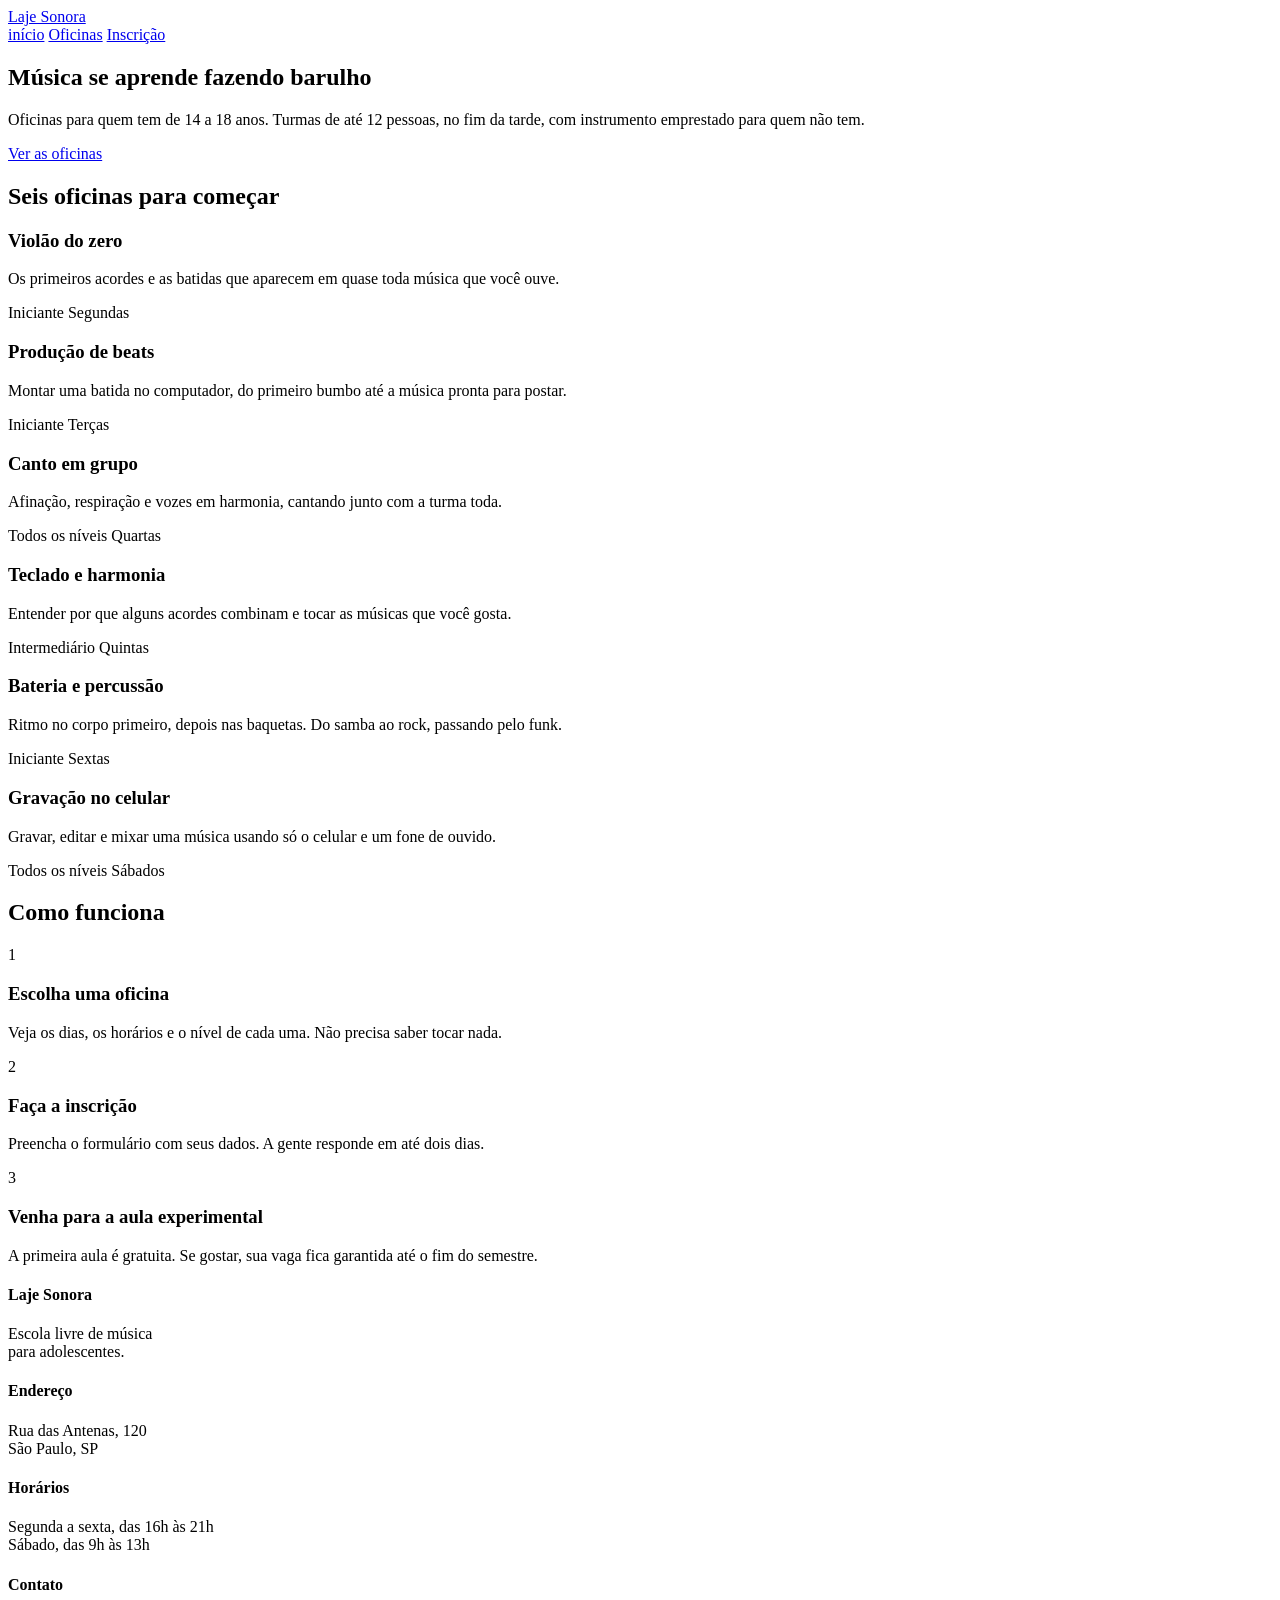
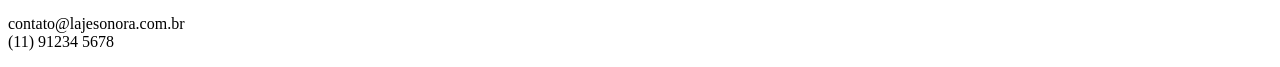
==== index.html @ c3b7df29 "Initial commit" ====
<!DOCTYPE html>
<html lang="pt-BR">
<head>
    <meta charset="UTF-8">
    <meta name="viewport" content="width=device-width, initial-scale=1.0">
    <link rel="stylesheet" href="./index.css">
    <link rel="preconnect" href="https://fonts.googleapis.com">
    <link rel="preconnect" href="https://fonts.gstatic.com" crossorigin>
    <link href="https://fonts.googleapis.com/css2?family=Archivo:ital,wght@0,100..900;1,100..900&family=Big+Shoulders:opsz,wght@10..72,100..900&display=swap" rel="stylesheet">
    <title>Laje Sonora</title>
   
</head>
<body>
   <header class="conteudo topo">
    <a href="./index.html" class="logo">Laje Sonora</a>
    <nav class="Menu">
        <a href="./index.html" class="atual">início</a>
        <a href="./oficinas.html">Oficinas</a>
        <a href="./inscricao.html">Inscrição</a>
    </nav>
   </header>
   <main>
    <section class="conteudo cartazes"> 
        <div class="cartaz cartaz-principal">
            <h1>Música se aprende fazendo barulho</h1>
        </div>
        <div class="cartaz cartaz-lateral">
            <p>Oficinas para quem tem de 14 a 18 anos. Turmas de até 12 pessoas, no fim da tarde, com instrumento emprestado para quem não tem.</p>
            <a href="./oficinas.html" class="botao">Ver as oficinas</a>
        </div>
        
    </section>
    <section class="conteudo secao">
        <h2 class="titulo-secao">Seis oficinas para começar</h2>
        <div class="cards">
            <article class="card">
                <div class=".foto foto-azul"></div>
            </article>
            <div class="card-texto">
                <h3>Violão do zero</h3>
                <p>Os primeiros acordes e as batidas que aparecem em quase toda música que você ouve.</p>
                <div class="card-info">
                    <span>Iniciante</span> <span>Segundas</span>
                </div>
            </div>
            <article class="card">
                <div class="foto-amarela"></div>
            </article>
            <div class="card-texto">
                <h3>Produção de beats</h3>
                <p>Montar uma batida no computador, do primeiro bumbo até a música pronta para postar.</p>
                <div class="card-info">
                    <span>Iniciante</span> <span>Terças</span>
                </div>
            </div>
            <article class="card">
                <div class="foto-tinta"></div>
            </article>
            <div class="card-texto">
                <h3>Canto em grupo</h3>
                <p>Afinação, respiração e vozes em harmonia, cantando junto com a turma toda.</p>
                <div class="card-info">
                    <span>Todos os níveis</span> <span>Quartas</span>
                </div>
        
        <article class="card">
            <div class="foto"></div>
        </article>
        <div class="card-texto">
            <h3>Teclado e harmonia</h3>
            <p>Entender por que alguns acordes combinam e tocar as músicas que você gosta.</p>
            <div class="card-info">
                <span>Intermediário</span> <span>Quintas</span>
            </div>
            <article class="card">
                <div class="foto-azul"></div>
            </article>
            <div class="card-texto">
                <h3>Bateria e percussão</h3>
                <p>Ritmo no corpo primeiro, depois nas baquetas. Do samba ao rock, passando pelo funk.</p>
                <div class="card-info">
                    <span>Iniciante</span> <span>Sextas</span>
                </div>
                <article class="card">
                    <div class="foto-amarela"></div>
                </article>
                <div class="card-texto">
                    <h3>Gravação no celular</h3>
                    <p>Gravar, editar e mixar uma música usando só o celular e um fone de ouvido.</p>
                    <div class="card-info">
                        <span>Todos os níveis</span> <span>Sábados</span>
                    </div>
        </div>
        <section class="conteudo secao">
            <h2 class="titulo-secao">Como funciona</h2>
            <div class="passos">
            <div class="passo">
                <p class="passo-numero">1</p>
                <h3>Escolha uma oficina</h3>
                <p>Veja os dias, os horários e o nível de cada uma. Não precisa saber tocar nada.</p>
            </div>
            </div>
            <div class="passo">
                <p class="passo-numero">2</p>
                <h3>Faça a inscrição</h3>
                <p>Preencha o formulário com seus dados. A gente responde em até dois dias.</p>
            </div>
            <div class="passo">
                <p class="passo-numero">3</p>
                <h3>Venha para a aula experimental</h3>
                <p>A primeira aula é gratuita. Se gostar, sua vaga fica garantida até o fim do semestre.</p>
            </div>
        </section>
    </section>
   </main>
   <footer class="rodape">
    <div class="conteudo rodape-colunas">
        <div class="rodape-coluna"> 
            <h4>Laje Sonora</h4>
            <p>Escola livre de música <br>para adolescentes.</p>
        </div>
        <div class="rodape-coluna"> 
            <h4>Endereço</h4>
            <p>Rua das Antenas, 120 <br>São Paulo, SP</p>
        </div>
        <div class="rodape-coluna"> 
            <h4>Horários</h4>
            <p>Segunda a sexta, das 16h às 21h<br>Sábado, das 9h às 13h</p>
        </div>
        <div class="rodape-coluna"> 
            <h4>Contato</h4>
            <p>contato@lajesonora.com.br<br>(11) 91234 5678</p>
        </div>
    </div>
</footer>
</body>
</html>
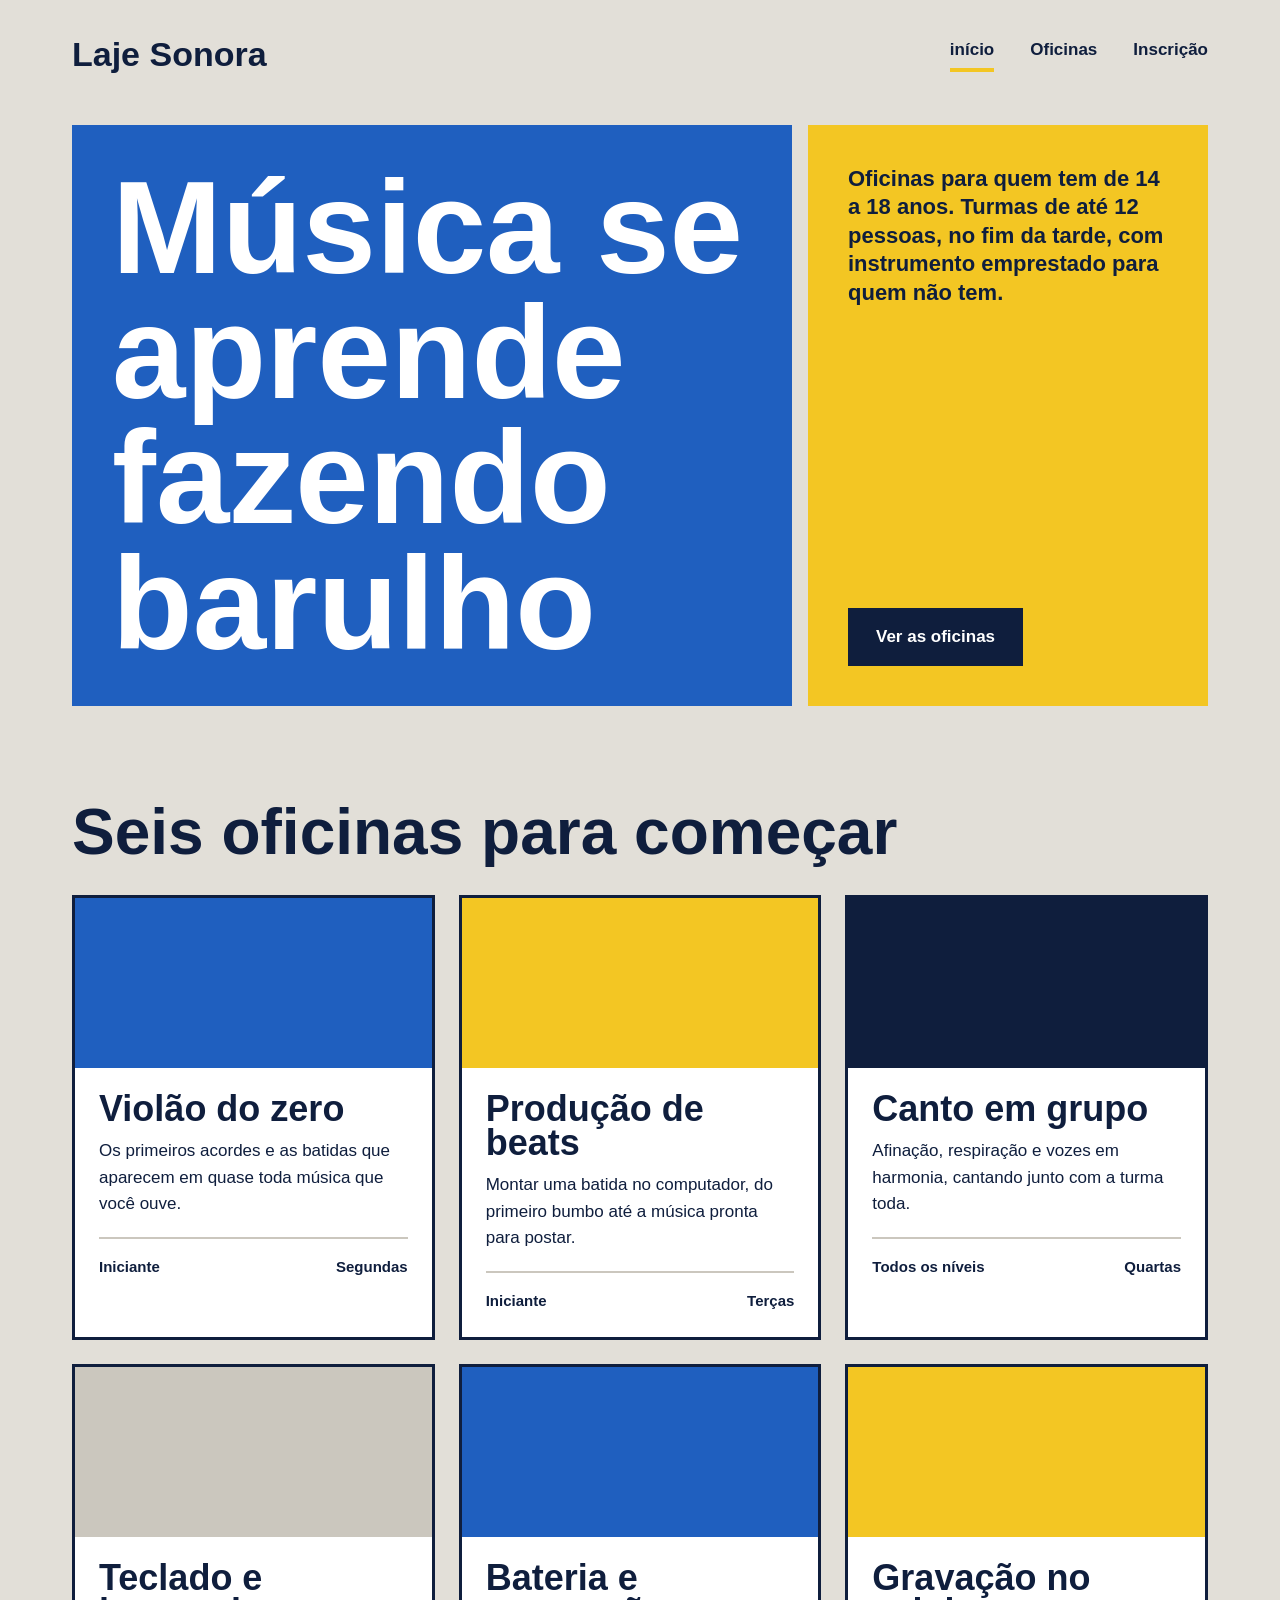
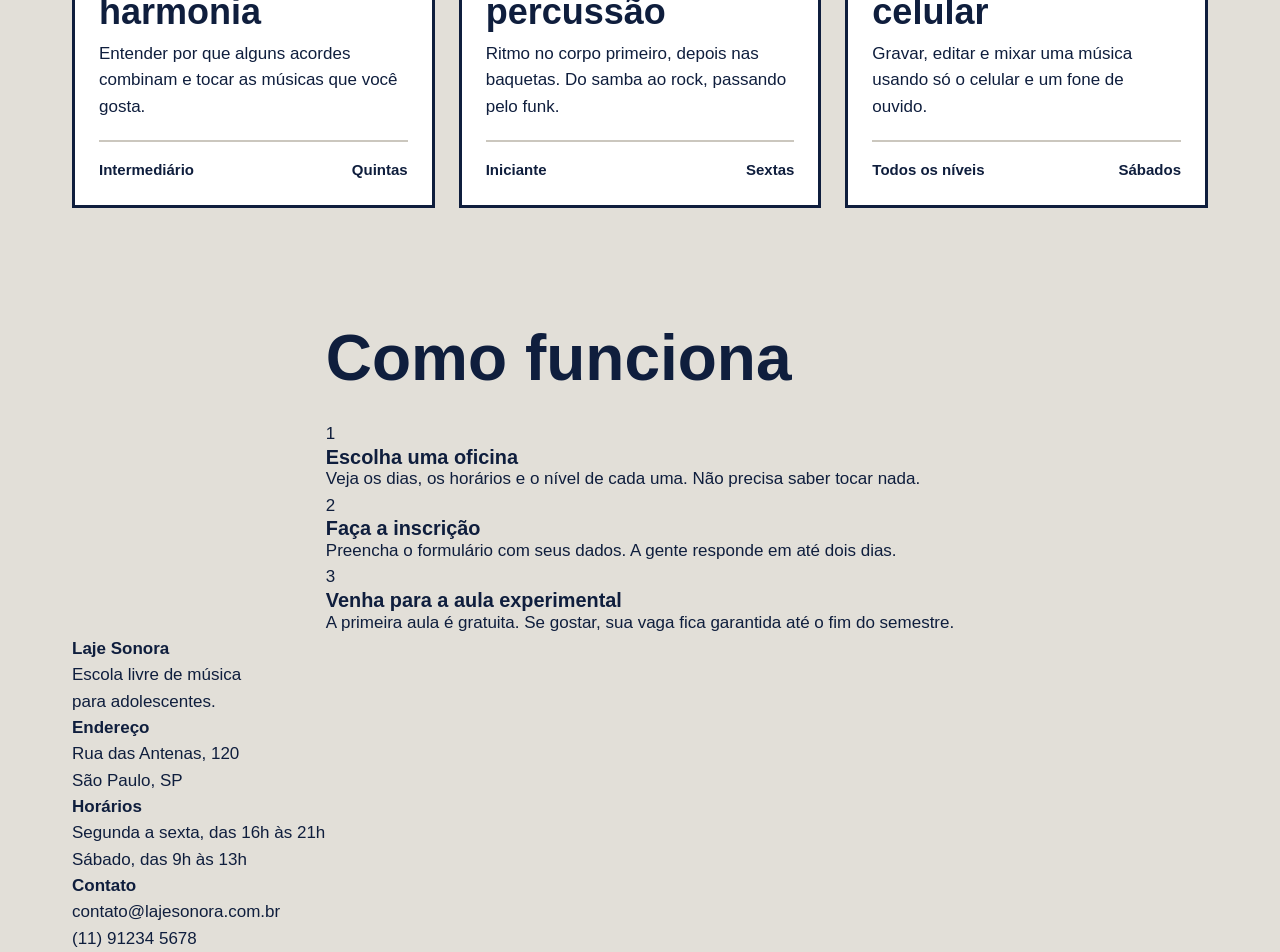
==== commit ff8526dd: "Cards das oficinas" ====
--- a/index.html
+++ b/index.html
@@ -13,7 +13,7 @@
 <body>
    <header class="conteudo topo">
     <a href="./index.html" class="logo">Laje Sonora</a>
-    <nav class="Menu">
+    <nav class="menu">
         <a href="./index.html" class="atual">início</a>
         <a href="./oficinas.html">Oficinas</a>
         <a href="./inscricao.html">Inscrição</a>
@@ -34,63 +34,67 @@
         <h2 class="titulo-secao">Seis oficinas para começar</h2>
         <div class="cards">
             <article class="card">
-                <div class=".foto foto-azul"></div>
-            </article>
-            <div class="card-texto">
+                <div class="foto foto-azul"></div>
+                <div class="card-texto">
                 <h3>Violão do zero</h3>
                 <p>Os primeiros acordes e as batidas que aparecem em quase toda música que você ouve.</p>
                 <div class="card-info">
                     <span>Iniciante</span> <span>Segundas</span>
                 </div>
             </div>
+            </article>
+
             <article class="card">
-                <div class="foto-amarela"></div>
-            </article>
-            <div class="card-texto">
+                <div class=" foto foto-amarela"></div>
+                <div class="card-texto">
                 <h3>Produção de beats</h3>
                 <p>Montar uma batida no computador, do primeiro bumbo até a música pronta para postar.</p>
                 <div class="card-info">
                     <span>Iniciante</span> <span>Terças</span>
                 </div>
             </div>
+            </article>
+
             <article class="card">
-                <div class="foto-tinta"></div>
-            </article>
-            <div class="card-texto">
+                <div class="foto foto-tinta"></div>
+                <div class="card-texto">
                 <h3>Canto em grupo</h3>
                 <p>Afinação, respiração e vozes em harmonia, cantando junto com a turma toda.</p>
                 <div class="card-info">
                     <span>Todos os níveis</span> <span>Quartas</span>
                 </div>
-        
+            </div>
+            </article>
         <article class="card">
             <div class="foto"></div>
-        </article>
-        <div class="card-texto">
+            <div class="card-texto">
             <h3>Teclado e harmonia</h3>
             <p>Entender por que alguns acordes combinam e tocar as músicas que você gosta.</p>
             <div class="card-info">
                 <span>Intermediário</span> <span>Quintas</span>
             </div>
+            </div>
+            </article>
             <article class="card">
-                <div class="foto-azul"></div>
-            </article>
-            <div class="card-texto">
+                <div class="foto foto-azul"></div>
+                <div class="card-texto">
                 <h3>Bateria e percussão</h3>
                 <p>Ritmo no corpo primeiro, depois nas baquetas. Do samba ao rock, passando pelo funk.</p>
                 <div class="card-info">
                     <span>Iniciante</span> <span>Sextas</span>
                 </div>
+                </div>
+                </article>
                 <article class="card">
-                    <div class="foto-amarela"></div>
-                </article>
-                <div class="card-texto">
+                    <div class="foto foto-amarela"></div>
+                    <div class="card-texto">
                     <h3>Gravação no celular</h3>
                     <p>Gravar, editar e mixar uma música usando só o celular e um fone de ouvido.</p>
                     <div class="card-info">
                         <span>Todos os níveis</span> <span>Sábados</span>
                     </div>
-        </div>
+                </div>
+                </article>
         <section class="conteudo secao">
             <h2 class="titulo-secao">Como funciona</h2>
             <div class="passos">
--- a/index.css
+++ b/index.css
@@ -0,0 +1,159 @@
+* {
+  margin: 0;
+  padding: 0;
+  box-sizing: border-box;
+}
+:root {
+  --concreto: #E2DFD8;
+  --concreto-escuro: #CBC7BE;
+  --tinta: #0F1E3D;
+  --caixa-dagua: #1F5FBF;
+  --fita: #F3C623;
+  --branco: #FFFFFF;
+  --fonte-cartaz: "Big Shoulders", "Arial Narrow", sans-serif;
+  --fonte-texto: "Archivo", Arial, sans-serif;
+}
+body {
+  background-color: var(--concreto);
+  color: var(--tinta);
+  font-family: var(--fonte-texto);
+  font-size: 17px;
+  line-height: 1.55;
+}
+a {
+  color: inherit;
+}
+h1, h2, h3 {
+  font-family: var(--fonte-cartaz);
+  font-weight: 900;
+  line-height: 0.95;
+}
+.conteudo {
+  max-width: 1200px;
+  margin-inline: auto;
+  padding-inline: 32px;
+}
+.topo {
+  padding-block: 28px;
+  display: flex;
+  justify-content: space-between;
+   align-items: center;
+}
+.logo {
+  font-family: var(--fonte-cartaz);
+  font-size: 34px;
+  font-weight: 900;
+  text-decoration: none;
+}
+.menu {
+  display: flex;
+  gap: 36px;
+}
+.menu a {
+  font-weight: 600;
+  text-decoration: none;
+  padding-bottom: 4px;
+  border-bottom: 4px solid transparent;
+}
+.menu a:hover {
+  border-bottom-color: var(--tinta);
+}
+.menu a.atual {
+  border-bottom-color: var(--fita);
+}
+.cartazes {
+  margin-top: 16px;
+  display: flex;
+  gap: 16px;
+}
+.cartaz {
+  padding: 40px;
+}
+.cartaz-principal {
+  background-color: var(--caixa-dagua);
+  color: var(--branco);
+  flex: 2;
+}
+.cartaz-principal h1 {
+  font-size: 132px;
+  max-width: 9ch;
+}
+.cartaz-lateral {
+  background-color: var(--fita);
+  flex: 1;
+  display: flex;
+  flex-direction: column;
+  justify-content: space-between;
+  gap: 32px;
+  align-items: flex-start;
+}
+.cartaz-lateral p {
+  font-size: 22px;
+  font-weight: 600;
+  line-height: 1.3;
+}
+.botao {
+  background-color: var(--tinta);
+  color: var(--branco);
+  font-weight: 700;
+  text-decoration: none;
+  padding: 16px 28px;
+  border: none;
+  font-family: var(--fonte-texto);
+  font-size: 17px;
+  cursor: pointer;
+}
+.botao:hover {
+  background-color: var(--caixa-dagua);
+}
+.secao {
+  margin-top: 96px;
+}
+.titulo-secao {
+  font-size: 64px;
+  margin-bottom: 32px;
+}
+.cards {
+  display: flex;
+  flex-wrap: wrap;
+  gap: 24px;
+}
+.card {
+  background-color: var(--branco);
+  border: 3px solid var(--tinta);
+  flex: 1 1 340px;
+}
+.card .foto {
+  height: 170px;
+}
+.foto {
+  background-color: var(--concreto-escuro);
+}
+
+.foto-azul {
+  background-color: var(--caixa-dagua);
+}
+
+.foto-amarela {
+  background-color: var(--fita);
+}
+
+.foto-tinta {
+  background-color: var(--tinta);
+}
+.card-texto {
+  padding: 24px;
+}
+.card h3 {
+  font-size: 36px;
+  margin-bottom: 12px;
+}
+.card-info {
+  margin-top: 20px;
+  padding-top: 16px;
+  border-top: 2px solid var(--concreto-escuro);
+  font-weight: 600;
+  font-size: 15px;
+  display: flex;
+  justify-content: space-between;
+}
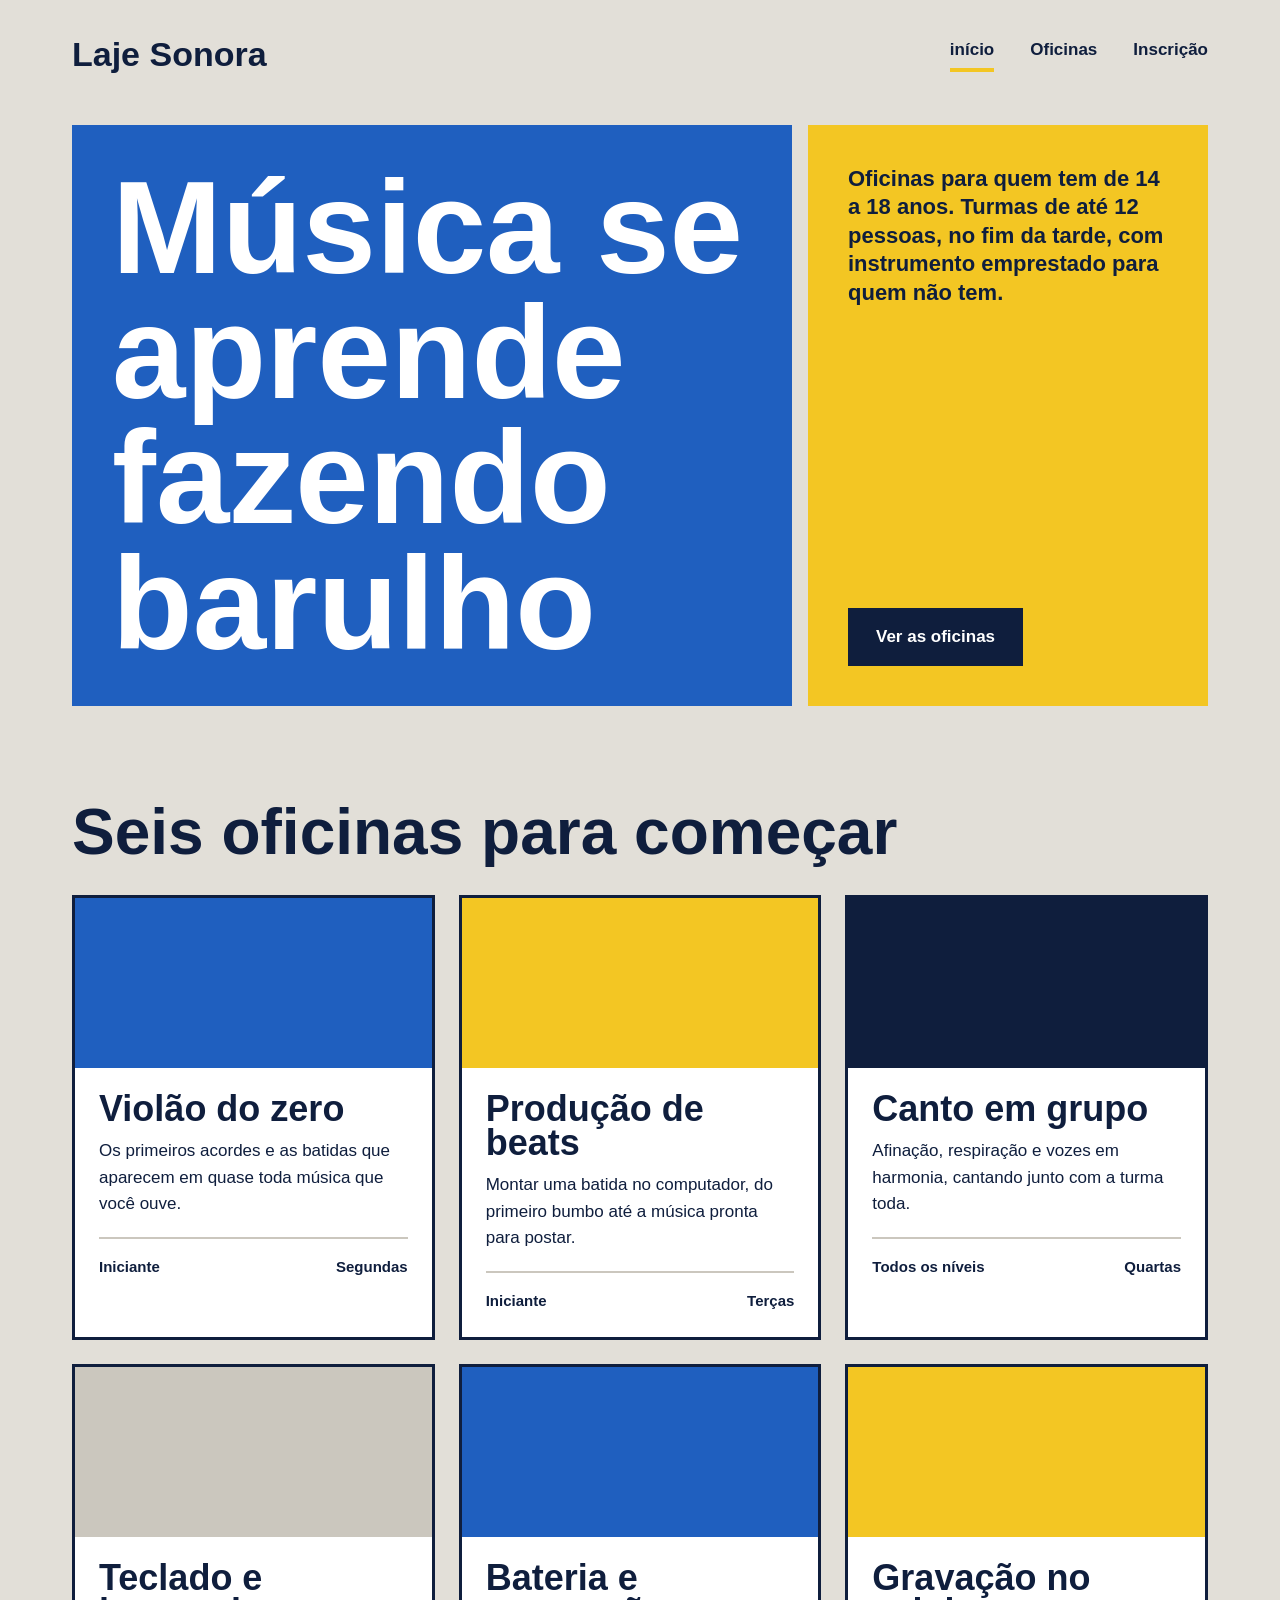
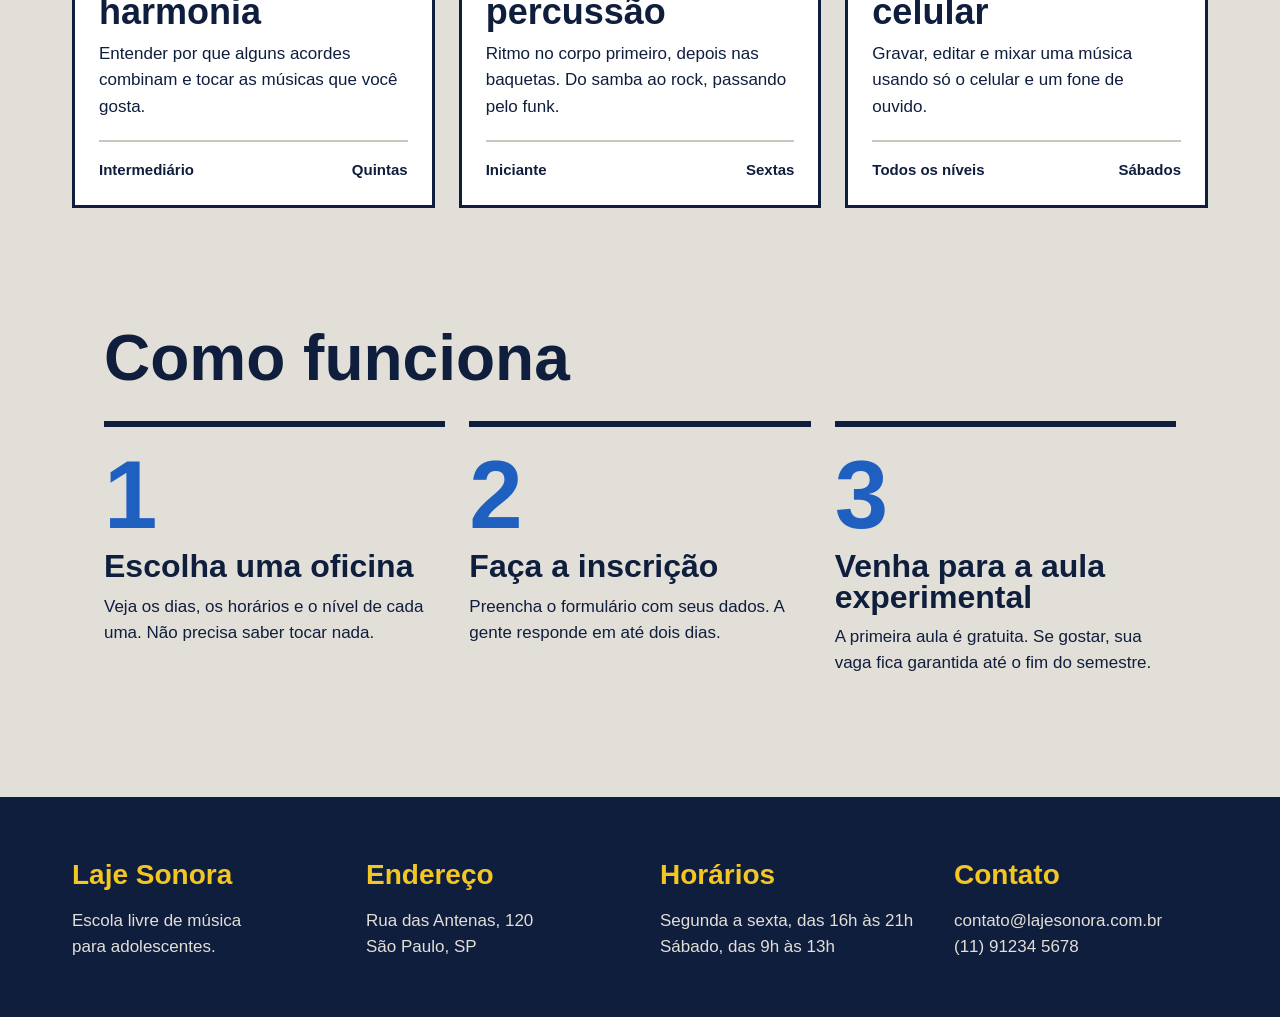
==== commit 5c094898: "Página inicial pronta" ====
--- a/index.html
+++ b/index.html
@@ -103,17 +103,19 @@
                 <h3>Escolha uma oficina</h3>
                 <p>Veja os dias, os horários e o nível de cada uma. Não precisa saber tocar nada.</p>
             </div>
-            </div>
+
             <div class="passo">
                 <p class="passo-numero">2</p>
                 <h3>Faça a inscrição</h3>
                 <p>Preencha o formulário com seus dados. A gente responde em até dois dias.</p>
             </div>
+
             <div class="passo">
                 <p class="passo-numero">3</p>
                 <h3>Venha para a aula experimental</h3>
                 <p>A primeira aula é gratuita. Se gostar, sua vaga fica garantida até o fim do semestre.</p>
             </div>
+        </div>
         </section>
     </section>
    </main>
--- a/index.css
+++ b/index.css
@@ -156,4 +156,43 @@
   font-size: 15px;
   display: flex;
   justify-content: space-between;
+}
+.passos {
+  display: flex;
+  gap: 24px;
+}
+.passo {
+  border-top: 6px solid var(--tinta);
+  padding-top: 20px;
+  flex: 1;
+}
+.passo-numero {
+  font-family: var(--fonte-cartaz);
+  font-size: 96px;
+  font-weight: 900;
+  line-height: 1;
+  color: var(--caixa-dagua);
+}
+.passo h3 {
+  font-size: 32px;
+  margin-block: 8px 12px;
+}
+.rodape {
+  margin-top: 120px;
+  background-color: var(--tinta);
+  color: var(--concreto);
+  padding-block: 56px;
+}
+.rodape-colunas {
+  display: flex;
+  gap: 40px;
+}
+.rodape-coluna {
+  flex: 1;
+}
+.rodape h4 {
+  font-family: var(--fonte-cartaz);
+  font-size: 28px;
+  color: var(--fita);
+  margin-bottom: 12px;
 }
